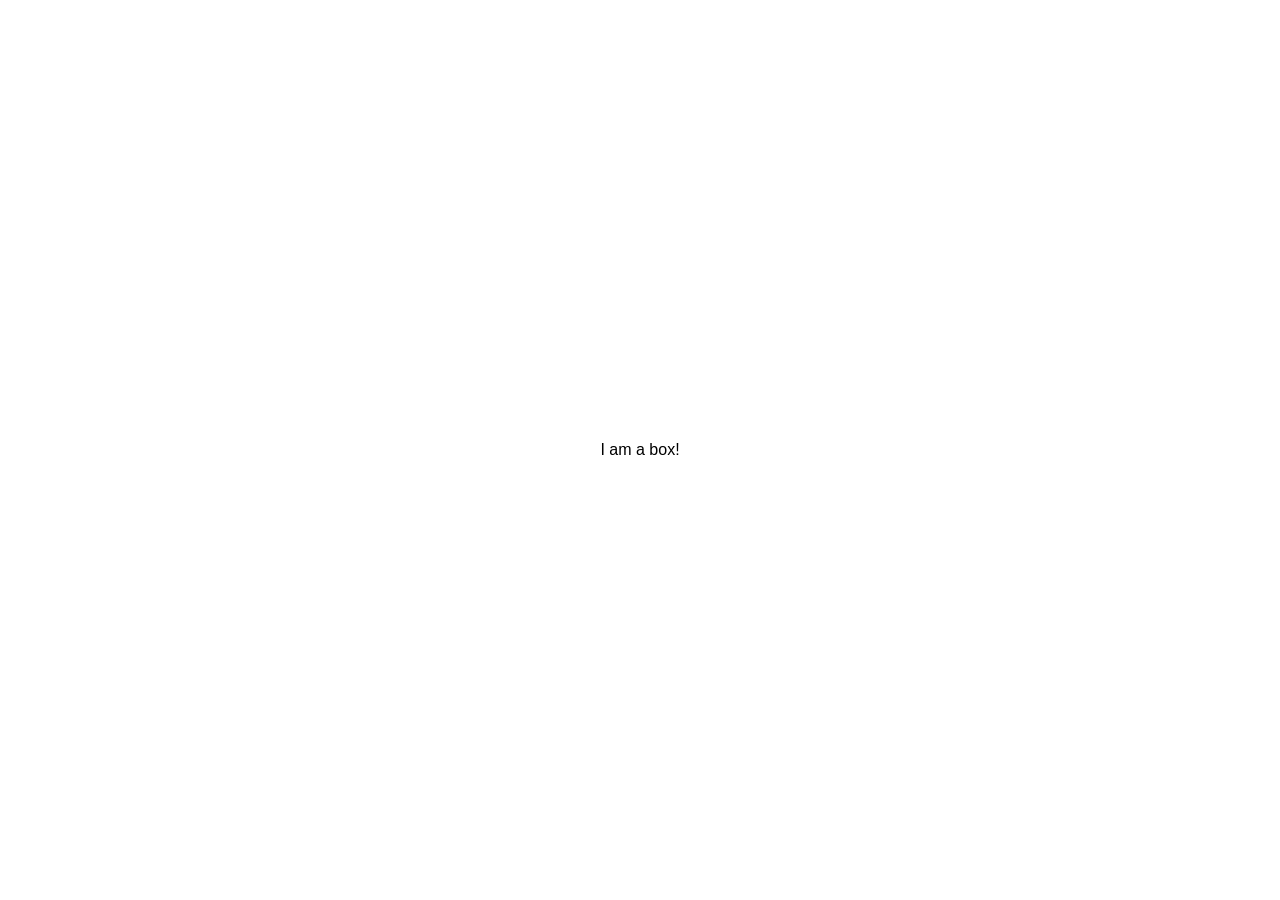
==== week2/tuesday/index.html @ 7c2db184 "Created activity for w2d1: box model" ====
<!DOCTYPE html>
<html lang="en">
<head>
    <meta charset="UTF-8">
    <meta name="viewport" content="width=device-width, initial-scale=1.0">
    <link rel="stylesheet" href="styles.css">
    <title>Box Model Activity</title>
</head>
<body>
    <div class="box">I am a box!</div>
</body>
</html>
---- week2/tuesday/styles.css ----
body {
    font-family: Arial, sans-serif;
    display: flex;
    align-items: center;
    justify-content: center;
    height: 100vh;
    margin: 0;
}

.box {
    /* Your task: Modify the styles below to match the target design */
    /* border: 5px solid navy;
    padding: 20px;
    margin: 5px;
    width: 180px;
    margin: 10px;
    background-color: lightblue; */
}
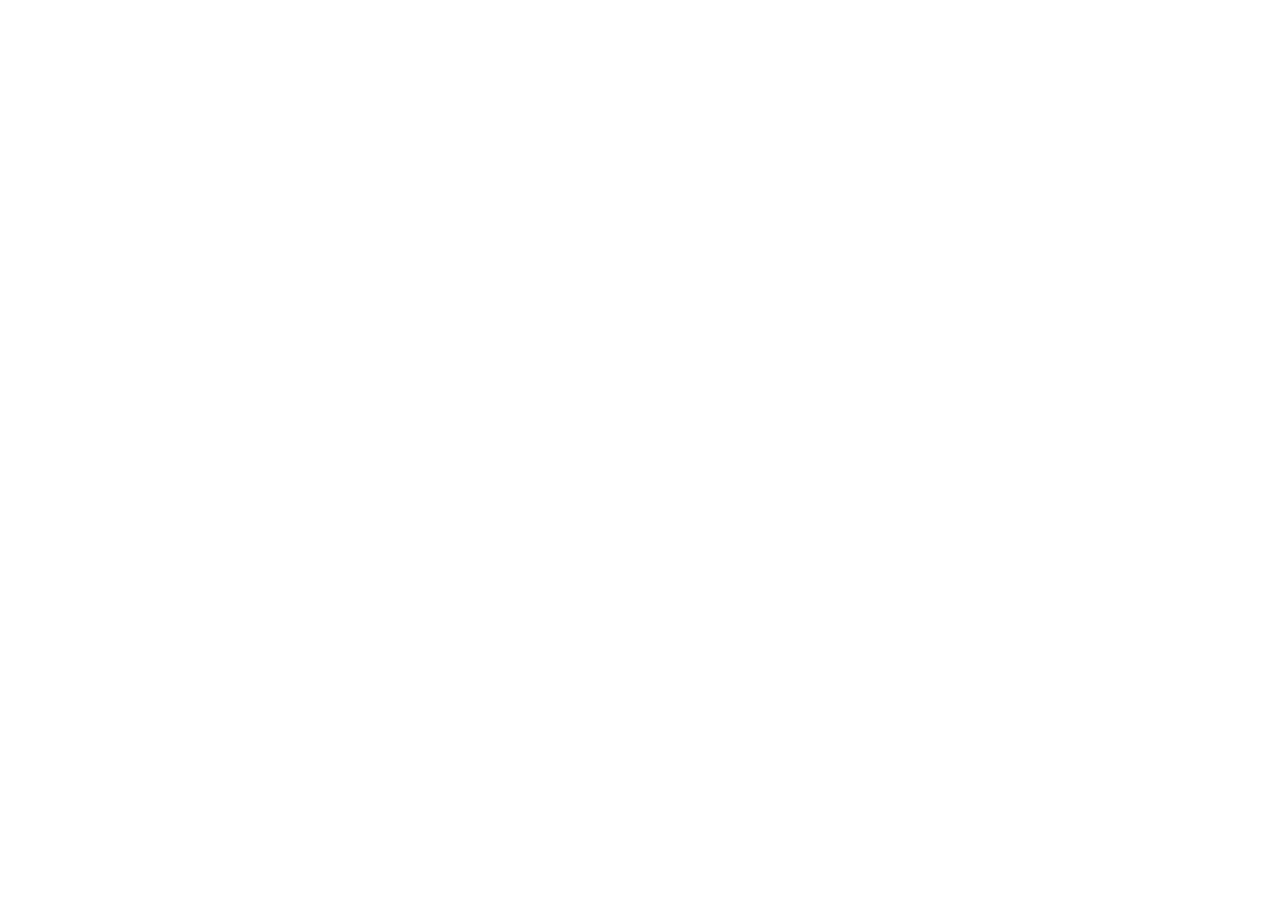
==== commit 808472b5: "test" ====
--- a/week2/tuesday/index.html
+++ b/week2/tuesday/index.html
@@ -7,6 +7,6 @@
     <title>Box Model Activity</title>
 </head>
 <body>
-    <div class="box">I am a box!</div>
+    
 </body>
 </html>
--- a/week2/tuesday/styles.css
+++ b/week2/tuesday/styles.css
@@ -8,11 +8,5 @@
 }
 
 .box {
-    /* Your task: Modify the styles below to match the target design */
-    /* border: 5px solid navy;
-    padding: 20px;
-    margin: 5px;
-    width: 180px;
-    margin: 10px;
-    background-color: lightblue; */
+
 }
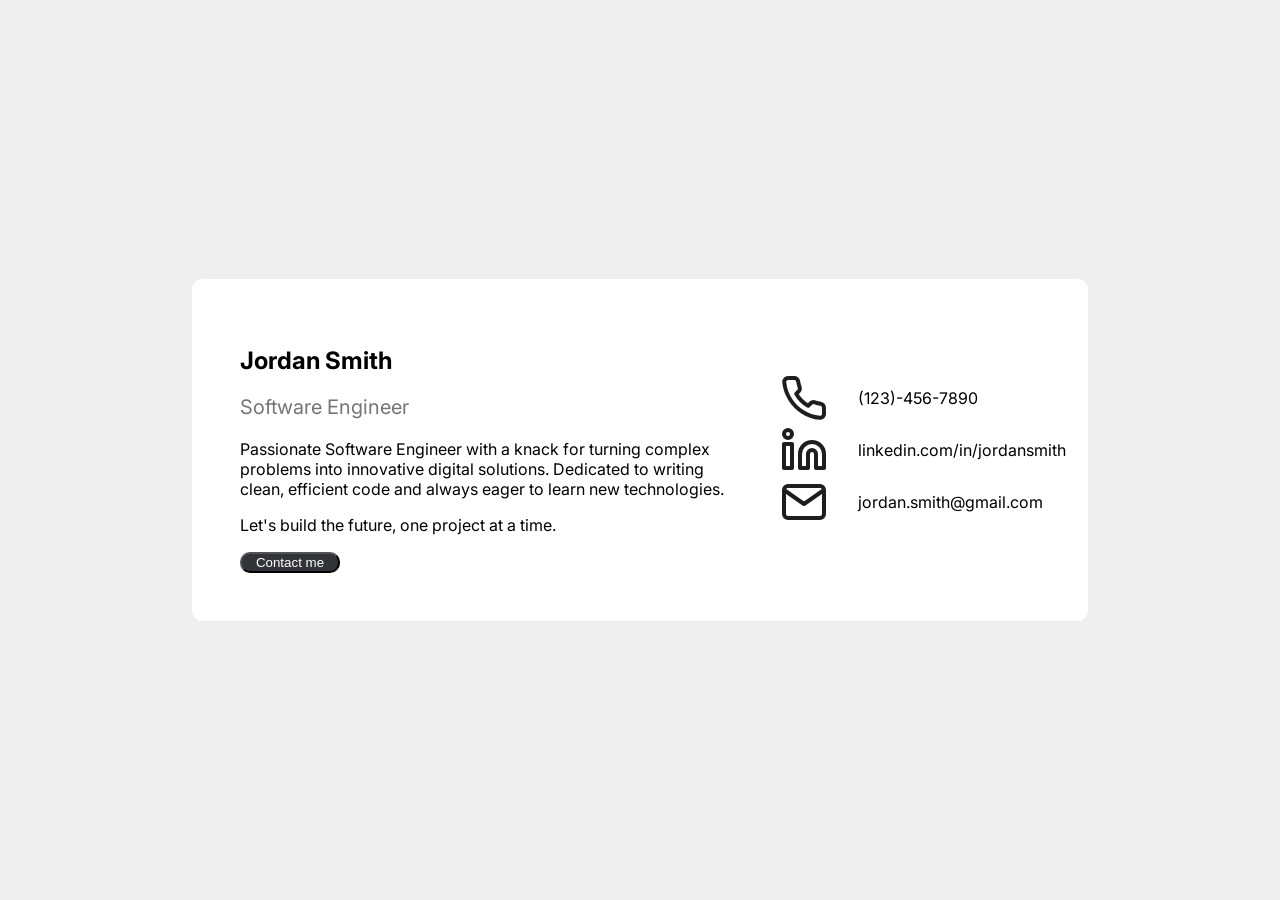
==== commit 53083263: "Update: Changed week 2 activity to a component which utilizes box model concepts" ====
--- a/week2/tuesday/index.html
+++ b/week2/tuesday/index.html
@@ -3,10 +3,40 @@
 <head>
     <meta charset="UTF-8">
     <meta name="viewport" content="width=device-width, initial-scale=1.0">
+    <link rel="preconnect" href="https://fonts.googleapis.com">
+    <link rel="preconnect" href="https://fonts.gstatic.com" crossorigin>
+    <link href="https://fonts.googleapis.com/css2?family=Inter:ital,opsz,wght@0,14..32,100..900;1,14..32,100..900&display=swap" rel="stylesheet">
     <link rel="stylesheet" href="styles.css">
     <title>Box Model Activity</title>
 </head>
 <body>
-    
+    <div class="card">
+    <div class="card-profile">
+        <h2>Jordan Smith</h2>
+        <h3>Software Engineer</h3>
+        <p>
+            Passionate Software Engineer with a knack for turning complex problems into innovative digital solutions. 
+            Dedicated to writing clean, efficient code and always eager to learn new technologies. 
+        </p>
+        <p>Let's build the future, one project at a time.</p>
+
+        <button>Contact me</button>
+    </div>
+    <div class="card-socials">
+        <div class="social">
+            <img src="./assets/phone.svg" alt="phone-icon">
+            <p>(123)-456-7890</p>
+        </div>
+        <div class="social">
+            <img src="./assets/linkedin.svg" alt="linkedin-icon">
+            <p>linkedin.com/in/jordansmith</p>
+        </div>
+        <div class="social">
+            <img src="./assets/mail.svg" alt="gmail-icon">
+            <p>jordan.smith@gmail.com</p>
+        </div>
+    </div>
+
+    </div>
 </body>
 </html>
--- a/week2/tuesday/styles.css
+++ b/week2/tuesday/styles.css
@@ -1,12 +1,57 @@
 body {
-    font-family: Arial, sans-serif;
+    font-family: "Inter", system-ui;
     display: flex;
     align-items: center;
     justify-content: center;
     height: 100vh;
     margin: 0;
+    background-color: #EFEFEF;
 }
 
-.box {
+.card {
+    background-color: white;
+    width: 800px;
+    display: flex;
+    align-items: center;
+    border-radius: 10px;
+    padding: 3em;
+    gap: 40px;
+}
+
+.social {
+    display: flex;
+    width: 300px;
+    gap: 30px;
+    /* 1. Add 10px of space around each social media item  */
 
 }
+
+
+button {
+    background-color: #333439;
+    color: white;
+    border-radius: 10px;
+    width: 100px;
+    /* 2. Add 10px of padding around this button */
+
+    /* 3. Remove the border of this button */
+
+}
+
+p {
+    width: 500px;
+}
+
+h2 {
+    /* 4. Remove all margins around the h2 element */
+    
+}
+
+h3 {
+    font-size: 20px;
+    color: #757575;
+    font-weight: 400;
+    /* 5. Add 5px of margin at the top of the h3 element */
+
+}
+
